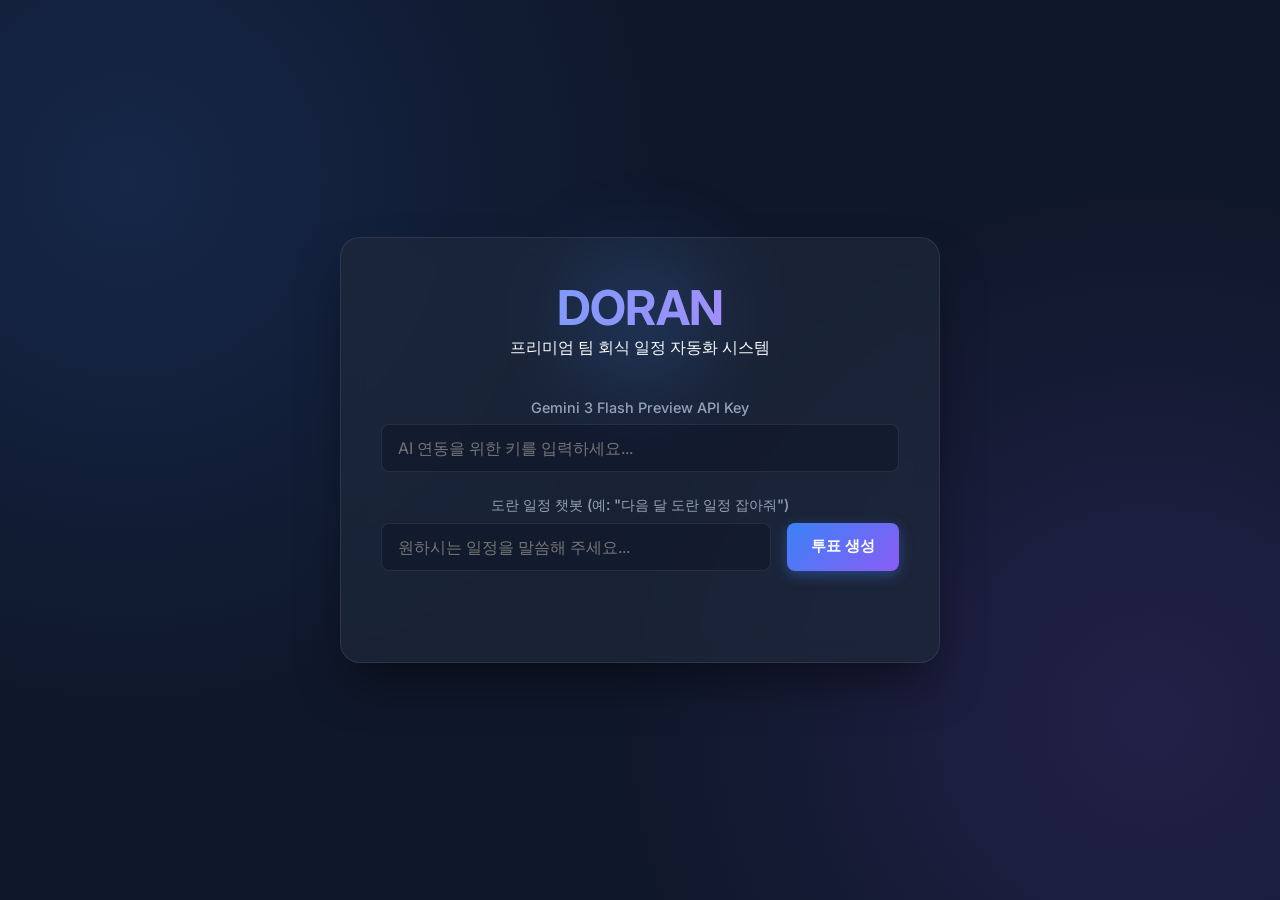
==== doran_web/index.html @ f79e82a4 "feat: Add Doran vote Web UI and Python script" ====
<!DOCTYPE html>
<html lang="ko">
<head>
    <meta charset="UTF-8">
    <meta name="viewport" content="width=device-width, initial-scale=1.0">
    <title>Doran - 팀 회식 투표 시스템</title>
    <link href="https://fonts.googleapis.com/css2?family=Inter:wght@400;500;600;700;800&display=swap" rel="stylesheet">
    <link rel="stylesheet" href="style.css">
</head>
<body>
    <div id="app-container">
        
        <!-- 단계 1: 시스템 시작 / API 인증 및 프롬프트 -->
        <div id="section-start" class="section glass-panel active">
            <div class="logo-area">
                <div class="glow-circle"></div>
                <h1>DORAN</h1>
                <p>프리미엄 팀 회식 일정 자동화 시스템</p>
            </div>
            
            <div class="input-group">
                <label for="api-key">Gemini 3 Flash Preview API Key</label>
                <input type="password" id="api-key" placeholder="AI 연동을 위한 키를 입력하세요..." autocomplete="off">
            </div>
            
            <div class="input-group">
                <label for="chat-input">도란 일정 챗봇 (예: "다음 달 도란 일정 잡아줘")</label>
                <div class="chat-row">
                    <input type="text" id="chat-input" placeholder="원하시는 일정을 말씀해 주세요...">
                    <button id="btn-start" class="primary-btn">로딩</button>
                </div>
                <div id="chat-feedback" class="feedback-msg"></div>
            </div>
        </div>

        <!-- 단계 2: 투표 대시보드 -->
        <div id="section-dashboard" class="section">
            <header class="dash-header flex-between mb-4">
                <h2>일정 투표 보드</h2>
                <div class="action-buttons">
                    <button id="btn-finish" class="danger-btn">투표 마감 및 결과 도출</button>
                </div>
            </header>
            
            <div class="flex-row g-4">
                <!-- 참여자 목록 패널 -->
                <div class="glass-panel w-30 participants-panel">
                    <h3>참여자 <span id="voted-count-badge">0 / 8</span></h3>
                    <p class="subtitle mb-4">클릭해서 본인을 선택하세요</p>
                    <ul id="participant-list" class="participant-list">
                        <!-- JS 렌더링 영역 -->
                    </ul>
                </div>

                <!-- 일정 캘린더/후보 패널 -->
                <div class="glass-panel w-70 candidates-panel">
                    <div id="current-voter-display" class="voter-display-banner mb-4">
                        <span class="pulse-dot"></span> 아직 선택된 참여자가 없습니다. 왼쪽에서 본인을 선택하세요.
                    </div>
                    
                    <h3>다음 달 도란 후보일</h3>
                    <p class="subtitle mb-4">가장 선호하는 날짜를 클릭하세요 (1인 1표)</p>
                    <div id="candidate-list" class="candidate-grid">
                        <!-- JS 렌더링 영역 -->
                    </div>
                </div>
            </div>
        </div>
        
    </div>

    <!-- 최종 결과 모달 -->
    <div id="result-modal" class="modal-overlay hidden">
        <div class="modal-content glass-panel glow-border">
            <h2 class="celeb-text">🎉 도란 일정이 확정되었습니다!</h2>
            <div class="winner-badge mb-4">
                <span class="label">최종 확정 날짜</span>
                <span id="winner-date" class="date-val">2026-05-12</span>
            </div>
            <p>투표 결과 데이터 (개발팀 전달용 JSON):</p>
            <pre id="json-result" class="json-code-box"></pre>
            <button id="btn-close-modal" class="primary-btn mt-4 w-100">닫기</button>
        </div>
    </div>

    <script src="app.js"></script>
</body>
</html>
---- doran_web/style.css ----
:root {
    --bg-dark: #0f172a;
    --bg-panel: rgba(30, 41, 59, 0.7);
    --border-color: rgba(148, 163, 184, 0.15);
    --text-primary: #f8fafc;
    --text-secondary: #94a3b8;
    --accent-blue: #3b82f6;
    --accent-blue-hover: #2563eb;
    --accent-purple: #8b5cf6;
    --accent-danger: #ef4444;
    --accent-danger-hover: #dc2626;
    --success-green: #10b981;
}

* {
    margin: 0;
    padding: 0;
    box-sizing: border-box;
}

body {
    font-family: 'Inter', sans-serif;
    background-color: var(--bg-dark);
    color: var(--text-primary);
    min-height: 100vh;
    display: flex;
    justify-content: center;
    align-items: center;
    background-image: 
        radial-gradient(circle at 10% 20%, rgba(59, 130, 246, 0.15) 0%, transparent 40%),
        radial-gradient(circle at 90% 80%, rgba(139, 92, 246, 0.15) 0%, transparent 40%);
}

#app-container {
    width: 100%;
    max-width: 1100px;
    padding: 2rem;
    position: relative;
}

/* Typography & Utilities */
h1, h2, h3 { font-weight: 700; letter-spacing: -0.02em; }
.mb-4 { margin-bottom: 1.5rem; }
.mt-4 { margin-top: 1.5rem; }
.w-100 { width: 100%; }
.w-30 { width: 33%; }
.w-70 { width: 65%; }
.flex-between { display: flex; justify-content: space-between; align-items: center; }
.flex-row { display: flex; flex-direction: row; gap: 2rem; }
.subtitle { color: var(--text-secondary); font-size: 0.9rem; margin-top: 0.2rem; }

/* Sections toggling */
.section {
    display: none;
    opacity: 0;
    transform: translateY(20px);
    transition: opacity 0.5s ease, transform 0.5s ease;
}
.section.active {
    display: block;
    opacity: 1;
    transform: translateY(0);
}

/* Glass Panels */
.glass-panel {
    background: var(--bg-panel);
    backdrop-filter: blur(12px);
    -webkit-backdrop-filter: blur(12px);
    border: 1px solid var(--border-color);
    border-radius: 1.25rem;
    padding: 2.5rem;
    box-shadow: 0 25px 50px -12px rgba(0, 0, 0, 0.5);
}

/* Buttons */
.primary-btn, .danger-btn {
    padding: 0.75rem 1.5rem;
    border: none;
    border-radius: 0.5rem;
    font-weight: 600;
    font-size: 0.95rem;
    cursor: pointer;
    transition: all 0.2s ease;
    font-family: inherit;
}
.primary-btn {
    background: linear-gradient(135deg, var(--accent-blue), var(--accent-purple));
    color: white;
    box-shadow: 0 4px 14px rgba(59, 130, 246, 0.4);
}
.primary-btn:hover {
    transform: translateY(-2px);
    box-shadow: 0 6px 20px rgba(59, 130, 246, 0.6);
}
.danger-btn {
    background: var(--accent-danger);
    color: white;
}
.danger-btn:hover { background: var(--accent-danger-hover); }

/* Inputs */
.input-group {
    margin-bottom: 1.5rem;
    display: flex;
    flex-direction: column;
}
.input-group label {
    margin-bottom: 0.5rem;
    font-size: 0.9rem;
    color: var(--text-secondary);
    font-weight: 500;
}
input[type="text"], input[type="password"] {
    background: rgba(15, 23, 42, 0.6);
    border: 1px solid var(--border-color);
    border-radius: 0.5rem;
    padding: 0.8rem 1rem;
    color: var(--text-primary);
    font-family: inherit;
    font-size: 1rem;
    transition: border-color 0.2s;
    outline: none;
}
input[type="text"]:focus, input[type="password"]:focus {
    border-color: var(--accent-blue);
    box-shadow: 0 0 0 2px rgba(59, 130, 246, 0.2);
}

.chat-row { display: flex; gap: 1rem; }
.chat-row input { flex: 1; }
.feedback-msg { font-size: 0.85rem; margin-top: 0.5rem; min-height: 1.2rem; color: var(--accent-danger); }

/* Start Section Specific */
#section-start { max-width: 600px; margin: 0 auto; text-align: center; }
.logo-area { margin-bottom: 2.5rem; position: relative; }
.glow-circle {
    position: absolute;
    top: 50%; left: 50%;
    transform: translate(-50%, -50%);
    width: 100px; height: 100px;
    background: var(--accent-blue);
    filter: blur(50px);
    opacity: 0.3;
    z-index: -1;
}
.logo-area h1 { font-size: 3rem; background: -webkit-linear-gradient(0deg, #60a5fa, #c084fc); -webkit-background-clip: text; -webkit-text-fill-color: transparent; }

/* Dashboard Specific */
.participant-list { list-style: none; display: flex; flex-direction: column; gap: 0.75rem; }
.participant-item {
    padding: 0.8rem 1rem;
    border-radius: 0.75rem;
    background: rgba(15, 23, 42, 0.5);
    border: 1px solid transparent;
    cursor: pointer;
    display: flex; justify-content: space-between; align-items: center;
    transition: all 0.2s ease;
}
.participant-item:hover { background: rgba(30, 41, 59, 0.9); border-color: rgba(148, 163, 184, 0.2); }
.participant-item.active-selector { 
    background: rgba(59, 130, 246, 0.15); 
    border-color: var(--accent-blue); 
}
.vote-status {
    width: 24px; height: 24px;
    border-radius: 50%;
    border: 2px solid var(--text-secondary);
    display: flex; justify-content: center; align-items: center;
    font-size: 0.7rem; color: transparent;
    transition: all 0.3s;
}
.vote-status.voted {
    border-color: var(--success-green);
    background: var(--success-green);
    color: white;
}

.voter-display-banner {
    background: rgba(139, 92, 246, 0.1);
    border-left: 4px solid var(--accent-purple);
    padding: 1rem; border-radius: 0.5rem;
    font-weight: 500; font-size: 0.95rem;
    display: flex; align-items: center; gap: 0.75rem;
}
.pulse-dot { display: inline-block; width: 8px; height: 8px; border-radius: 50%; background: var(--accent-purple); box-shadow: 0 0 10px var(--accent-purple); animation: pulse 2s infinite; }
@keyframes pulse { 0% { opacity: 0.4; transform: scale(0.8); } 50% { opacity: 1; transform: scale(1.2); } 100% { opacity: 0.4; transform: scale(0.8); } }

.candidate-grid { display: grid; grid-template-columns: repeat(auto-fit, minmax(180px, 1fr)); gap: 1rem; }
.candidate-card {
    background: rgba(15, 23, 42, 0.6);
    border: 1px solid var(--border-color);
    border-radius: 1rem; padding: 1.5rem;
    text-align: center; cursor: pointer;
    transition: all 0.3s cubic-bezier(0.4, 0, 0.2, 1);
    position: relative; overflow: hidden;
}
.candidate-card:hover { transform: translateY(-4px); border-color: var(--accent-blue); background: rgba(30, 41, 59, 0.8); box-shadow: 0 10px 20px rgba(0,0,0,0.2); }
.candidate-card .date-lbl { font-size: 1.25rem; font-weight: 700; margin-bottom: 0.5rem; }
.candidate-card .vote-count { display: inline-block; background: rgba(59, 130, 246, 0.2); color: var(--accent-blue); padding: 0.25rem 0.75rem; border-radius: 999px; font-size: 0.8rem; font-weight: 600; margin-bottom: 1rem; }
.voter-avatars { display: flex; flex-wrap: wrap; justify-content: center; gap: 0.25rem; min-height: 24px; }
.voter-badge { background: #334155; font-size: 0.7rem; padding: 2px 6px; border-radius: 4px; pointer-events:none; }

/* Modal */
.modal-overlay {
    position: fixed; top: 0; left: 0; width: 100%; height: 100%;
    background: rgba(0, 0, 0, 0.7); backdrop-filter: blur(4px);
    display: flex; justify-content: center; align-items: center;
    z-index: 100;
    opacity: 0; pointer-events: none; transition: opacity 0.3s;
}
.modal-overlay.active { opacity: 1; pointer-events: auto; }
.modal-content { max-width: 600px; width: 90%; text-align: center; }
.modal-content.glow-border { border: 1px solid var(--accent-blue); box-shadow: 0 0 30px rgba(59, 130, 246, 0.2); }
.celeb-text { margin-bottom: 1.5rem; color: #facc15; }
.winner-badge { background: rgba(16, 185, 129, 0.1); border: 1px solid var(--success-green); border-radius: 0.5rem; padding: 1.5rem; }
.winner-badge .label { display: block; font-size: 0.85rem; color: var(--success-green); margin-bottom: 0.5rem; font-weight: 600; }
.winner-badge .date-val { font-size: 2.5rem; font-weight: 800; }
.json-code-box {
    background: #020617; border-radius: 0.5rem; padding: 1.25rem; font-family: monospace; font-size: 0.85rem; color: #a5b4fc; text-align: left; overflow-x: auto;
}
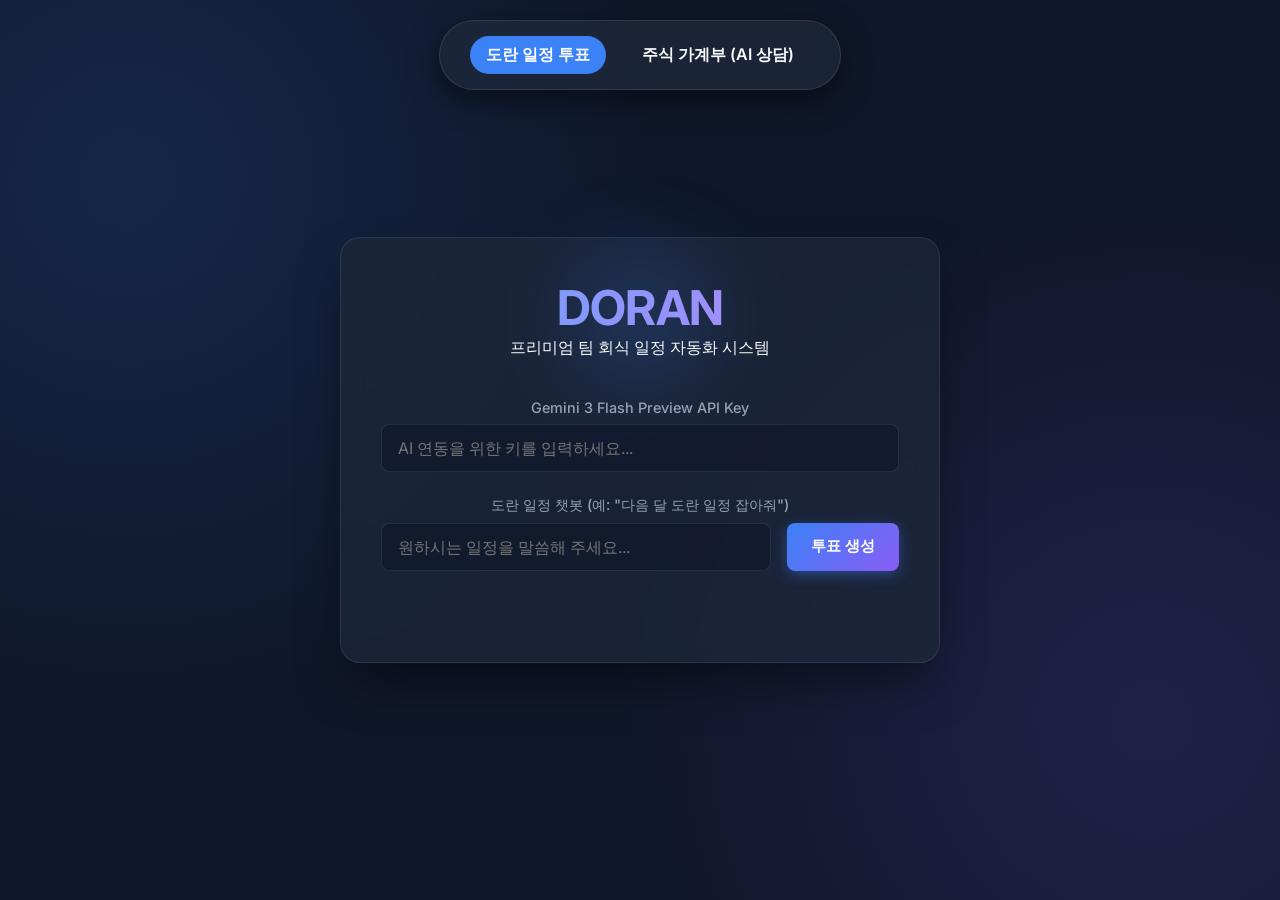
==== commit d9d75c71: "feat: Add global navigation menu to switch between apps" ====
--- a/doran_web/index.html
+++ b/doran_web/index.html
@@ -8,6 +8,12 @@
     <link rel="stylesheet" href="style.css">
 </head>
 <body>
+    <!-- Global Navigation -->
+    <nav class="global-nav">
+        <a href="../doran_web/index.html" class="active">도란 일정 투표</a>
+        <a href="../stock_account_book/index.html">주식 가계부 (AI 상담)</a>
+    </nav>
+    
     <div id="app-container">
         
         <!-- 단계 1: 시스템 시작 / API 인증 및 프롬프트 -->
@@ -79,7 +85,10 @@
             </div>
             <p>투표 결과 데이터 (개발팀 전달용 JSON):</p>
             <pre id="json-result" class="json-code-box"></pre>
-            <button id="btn-close-modal" class="primary-btn mt-4 w-100">닫기</button>
+            <div style="display: flex; gap: 1rem; margin-top: 1.5rem;">
+                <button id="btn-close-modal" class="danger-btn w-100">닫기</button>
+                <button id="btn-restart" class="primary-btn w-100" style="margin: 0;">처음으로 돌아가기</button>
+            </div>
         </div>
     </div>
 
--- a/doran_web/style.css
+++ b/doran_web/style.css
@@ -219,3 +219,6 @@
 .json-code-box {
     background: #020617; border-radius: 0.5rem; padding: 1.25rem; font-family: monospace; font-size: 0.85rem; color: #a5b4fc; text-align: left; overflow-x: auto;
 }
+
+/* Global Navigation */
+.global-nav { display: flex; gap: 20px; background: rgba(30, 41, 59, 0.8); padding: 15px 30px; border-radius: 50px; position: fixed; top: 20px; left: 50%; transform: translateX(-50%); box-shadow: 0 10px 30px rgba(0,0,0,0.5); backdrop-filter: blur(10px); z-index: 1000; border: 1px solid rgba(255, 255, 255, 0.1); } .global-nav a { color: #f8fafc; text-decoration: none; font-weight: 600; padding: 8px 16px; border-radius: 20px; transition: all 0.3s ease; } .global-nav a:hover, .global-nav a.active { background: #3b82f6; color: white; }
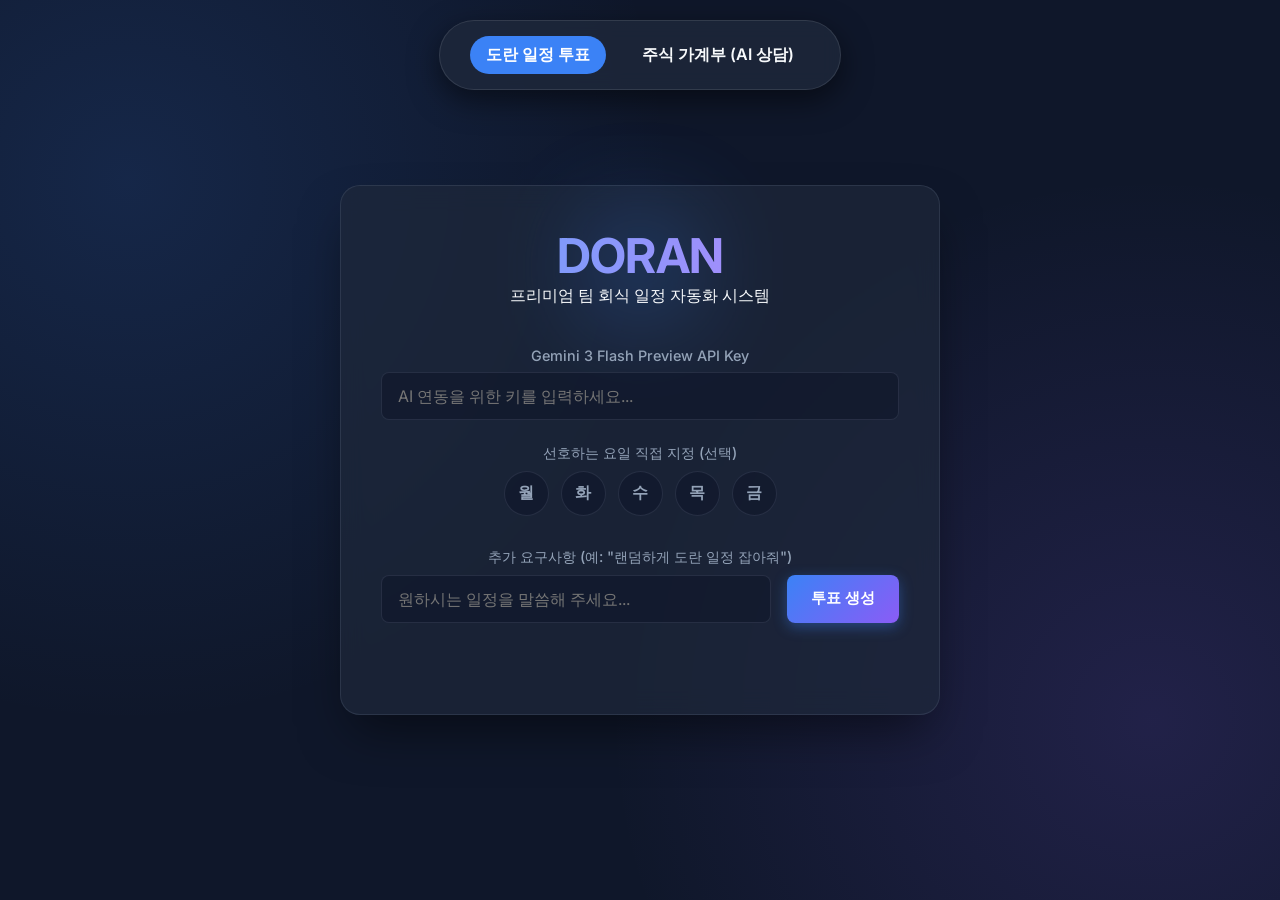
==== commit 7b9e8d03: "feat(doran_web): Add weekday toggle buttons and LLM self-verification prompt logic" ====
--- a/doran_web/index.html
+++ b/doran_web/index.html
@@ -28,9 +28,20 @@
                 <label for="api-key">Gemini 3 Flash Preview API Key</label>
                 <input type="password" id="api-key" placeholder="AI 연동을 위한 키를 입력하세요..." autocomplete="off">
             </div>
+
+            <div class="input-group">
+                <label>선호하는 요일 직접 지정 (선택)</label>
+                <div class="weekday-selector">
+                    <button type="button" class="weekday-btn" data-day="월">월</button>
+                    <button type="button" class="weekday-btn" data-day="화">화</button>
+                    <button type="button" class="weekday-btn" data-day="수">수</button>
+                    <button type="button" class="weekday-btn" data-day="목">목</button>
+                    <button type="button" class="weekday-btn" data-day="금">금</button>
+                </div>
+            </div>
             
             <div class="input-group">
-                <label for="chat-input">도란 일정 챗봇 (예: "다음 달 도란 일정 잡아줘")</label>
+                <label for="chat-input">추가 요구사항 (예: "랜덤하게 도란 일정 잡아줘")</label>
                 <div class="chat-row">
                     <input type="text" id="chat-input" placeholder="원하시는 일정을 말씀해 주세요...">
                     <button id="btn-start" class="primary-btn">로딩</button>
--- a/doran_web/style.css
+++ b/doran_web/style.css
@@ -220,5 +220,39 @@
     background: #020617; border-radius: 0.5rem; padding: 1.25rem; font-family: monospace; font-size: 0.85rem; color: #a5b4fc; text-align: left; overflow-x: auto;
 }
 
+/* Weekday Selector Styles */
+.weekday-selector {
+    display: flex;
+    gap: 0.75rem;
+    margin-bottom: 0.5rem;
+    justify-content: center;
+}
+.weekday-btn {
+    background: rgba(15, 23, 42, 0.6);
+    border: 1px solid var(--border-color);
+    color: var(--text-secondary);
+    border-radius: 50%;
+    width: 45px;
+    height: 45px;
+    font-size: 1rem;
+    font-weight: 600;
+    cursor: pointer;
+    transition: all 0.2s;
+    font-family: inherit;
+    display: flex;
+    align-items: center;
+    justify-content: center;
+}
+.weekday-btn:hover {
+    border-color: var(--accent-blue);
+    color: var(--text-primary);
+}
+.weekday-btn.selected {
+    background: var(--accent-blue);
+    color: white;
+    border-color: var(--accent-blue);
+    box-shadow: 0 0 12px rgba(59, 130, 246, 0.5);
+}
+
 /* Global Navigation */
 .global-nav { display: flex; gap: 20px; background: rgba(30, 41, 59, 0.8); padding: 15px 30px; border-radius: 50px; position: fixed; top: 20px; left: 50%; transform: translateX(-50%); box-shadow: 0 10px 30px rgba(0,0,0,0.5); backdrop-filter: blur(10px); z-index: 1000; border: 1px solid rgba(255, 255, 255, 0.1); } .global-nav a { color: #f8fafc; text-decoration: none; font-weight: 600; padding: 8px 16px; border-radius: 20px; transition: all 0.3s ease; } .global-nav a:hover, .global-nav a.active { background: #3b82f6; color: white; }
